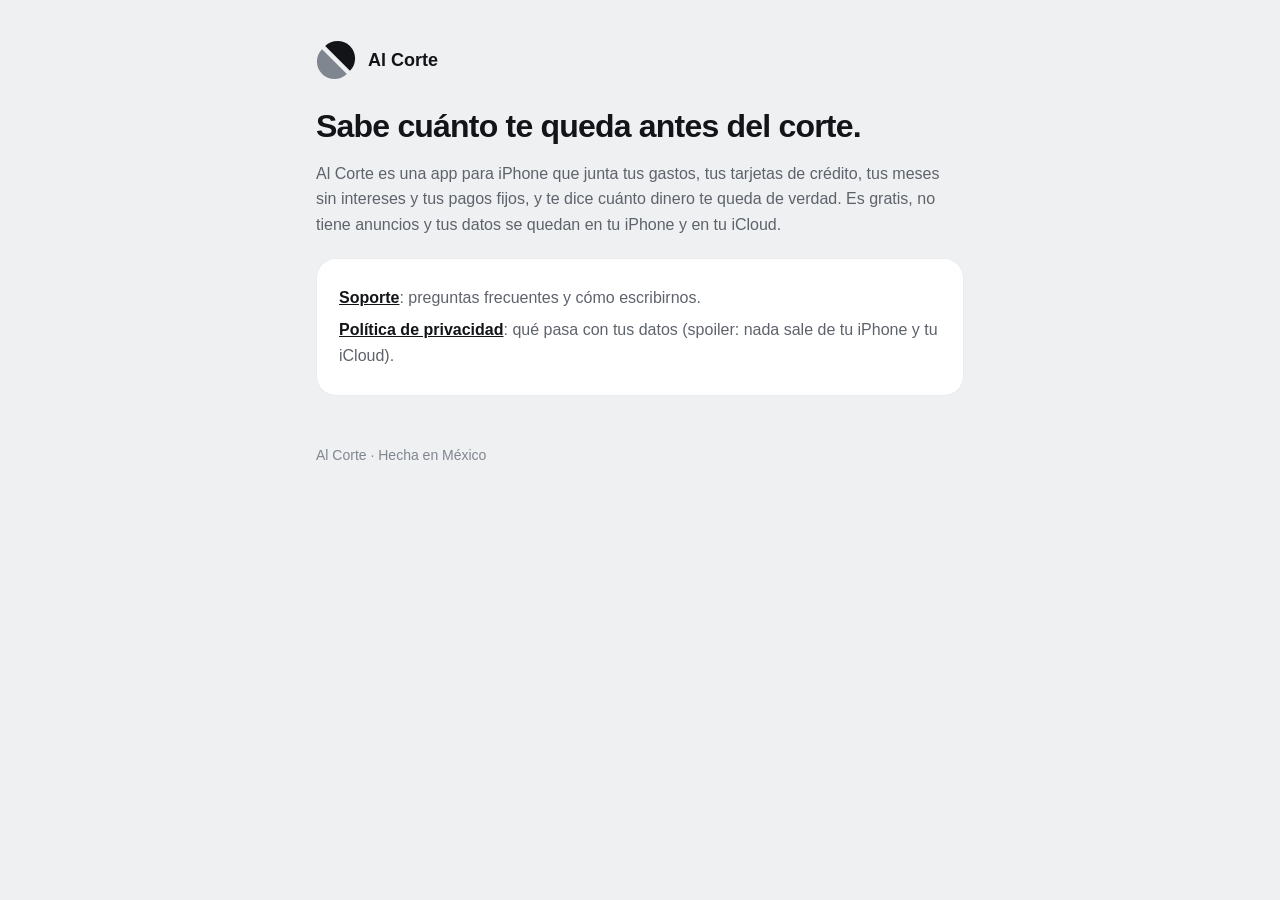
==== index.html @ b24b6699 "Páginas de Al Corte: inicio, privacidad y soporte Claude-Session: https://claude.ai/code/session_01E" ====
<!doctype html>
<html lang="es-MX">
<head>
<meta charset="utf-8">
<meta name="viewport" content="width=device-width, initial-scale=1">
<title>Al Corte</title>
<meta name="description" content="Al Corte: tus gastos, tarjetas y meses sin intereses en tu iPhone.">
<link rel="icon" href="marca.svg">
<link rel="stylesheet" href="estilo.css">
</head>
<body>
<main>
<header><img src="marca.svg" alt=""><a href="./">Al Corte</a></header>
<h1>Sabe cuánto te queda antes del corte.</h1>
<p>Al Corte es una app para iPhone que junta tus gastos, tus tarjetas de crédito, tus meses sin intereses y tus pagos fijos, y te dice cuánto dinero te queda de verdad. Es gratis, no tiene anuncios y tus datos se quedan en tu iPhone y en tu iCloud.</p>
<div class="tarjeta">
<p><a href="soporte/"><strong>Soporte</strong></a>: preguntas frecuentes y cómo escribirnos.</p>
<p><a href="privacidad/"><strong>Política de privacidad</strong></a>: qué pasa con tus datos (spoiler: nada sale de tu iPhone y tu iCloud).</p>
</div>
<footer>Al Corte · Hecha en México</footer>
</main>
</body>
</html>
---- estilo.css ----
:root{--bg:#EEF0F2;--surface:#FFFFFF;--ink:#121417;--muted:#5E636B;--faint:#80868F;--line:rgba(18,20,23,.08);--accent:#121417}
@media (prefers-color-scheme:dark){:root{--bg:#0E1013;--surface:#1B1E23;--ink:#F2F4F6;--muted:#A3A9B2;--faint:#6B717A;--line:rgba(255,255,255,.08);--accent:#F2F4F6}}
*{box-sizing:border-box}
body{margin:0;background:var(--bg);color:var(--ink);font:16px/1.6 -apple-system,BlinkMacSystemFont,"Segoe UI",Inter,sans-serif;-webkit-font-smoothing:antialiased}
main{max-width:680px;margin:0 auto;padding:40px 16px 64px}
header{display:flex;align-items:center;gap:12px;margin-bottom:28px}
header img{width:40px;height:40px}
header a{color:inherit;text-decoration:none;font-weight:700;font-size:18px}
h1{font-size:32px;line-height:1.15;letter-spacing:-.8px;margin:0 0 8px}
h2{font-size:19px;letter-spacing:-.3px;margin:32px 0 6px}
p,li{color:var(--muted)}
strong{color:var(--ink)}
a{color:var(--ink)}
.fecha{color:var(--faint);font-size:14px;margin-bottom:24px}
.tarjeta{background:var(--surface);border:1px solid var(--line);border-radius:20px;padding:20px 22px;margin:20px 0}
.tarjeta p{margin:.4em 0}
ul{padding-left:20px}
footer{margin-top:48px;color:var(--faint);font-size:14px}
footer a{color:var(--faint)}
@media (prefers-color-scheme:dark){header img{filter:invert(1)}}
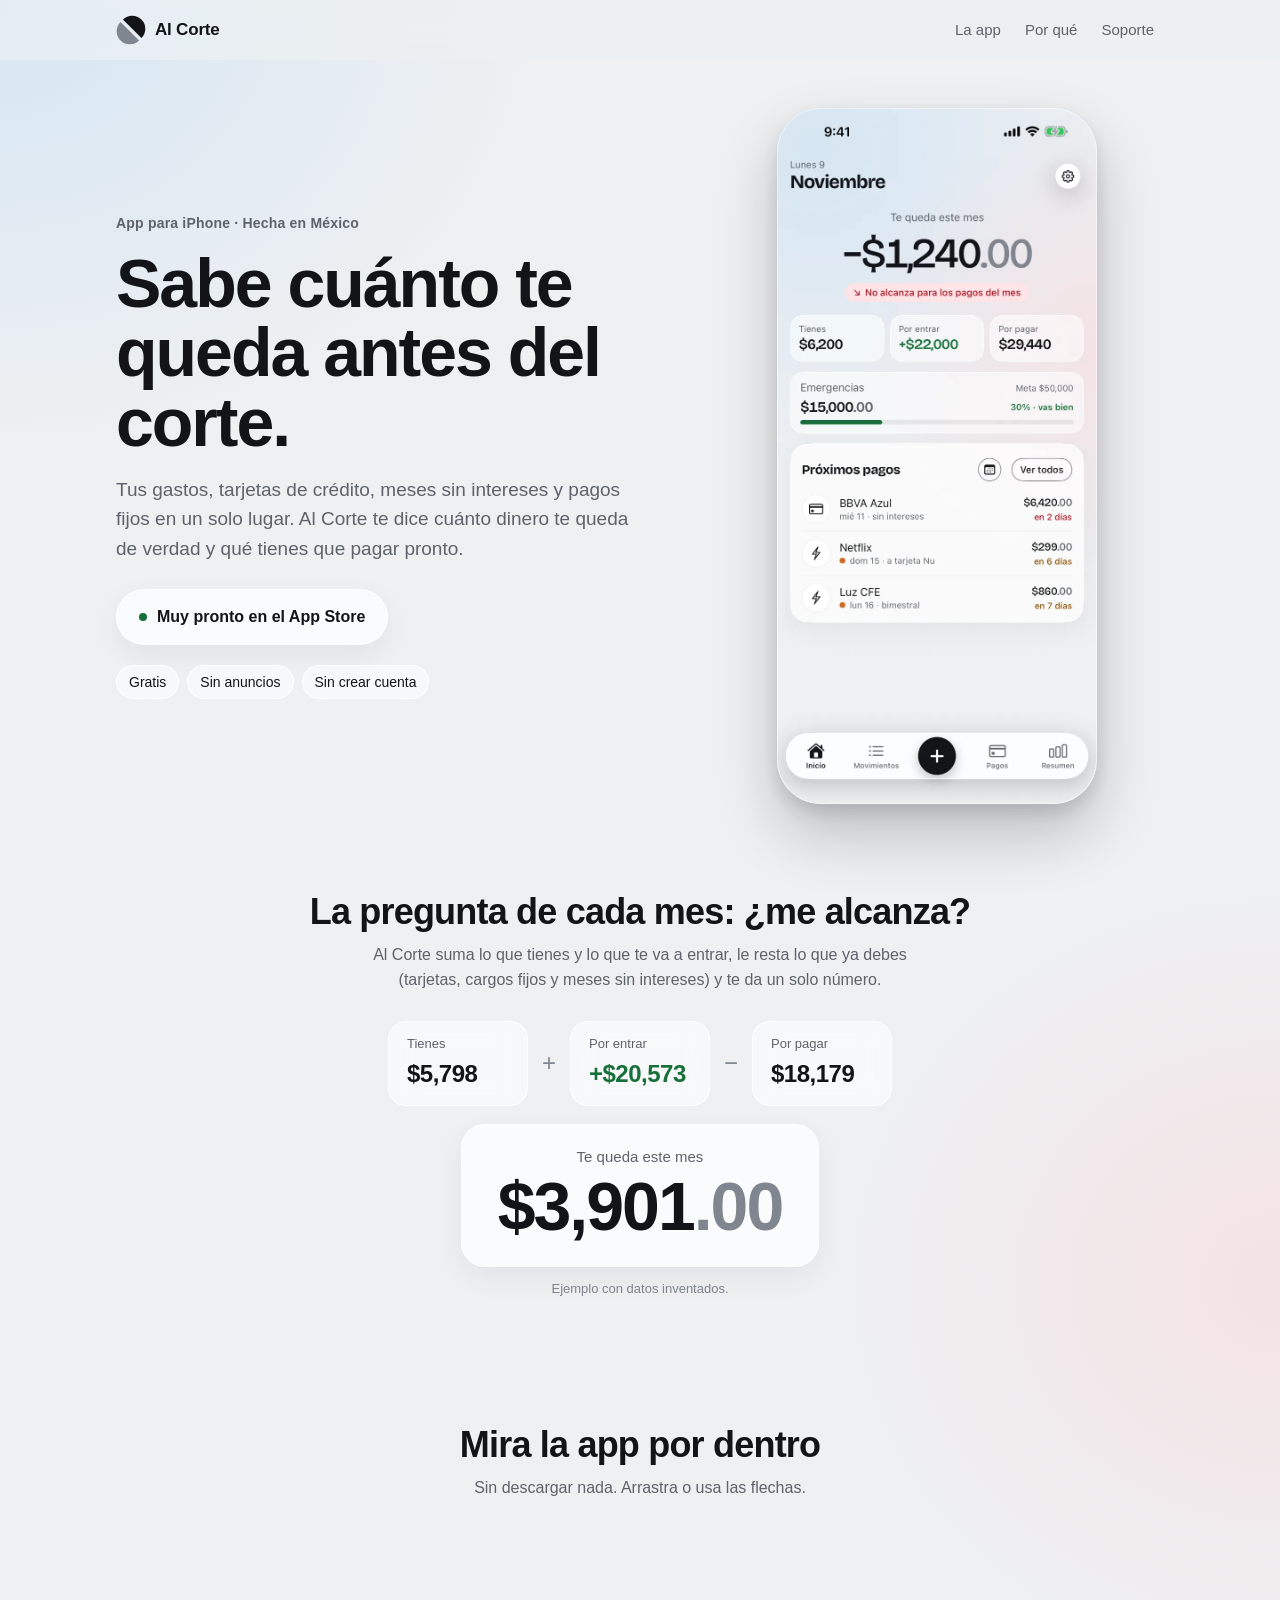
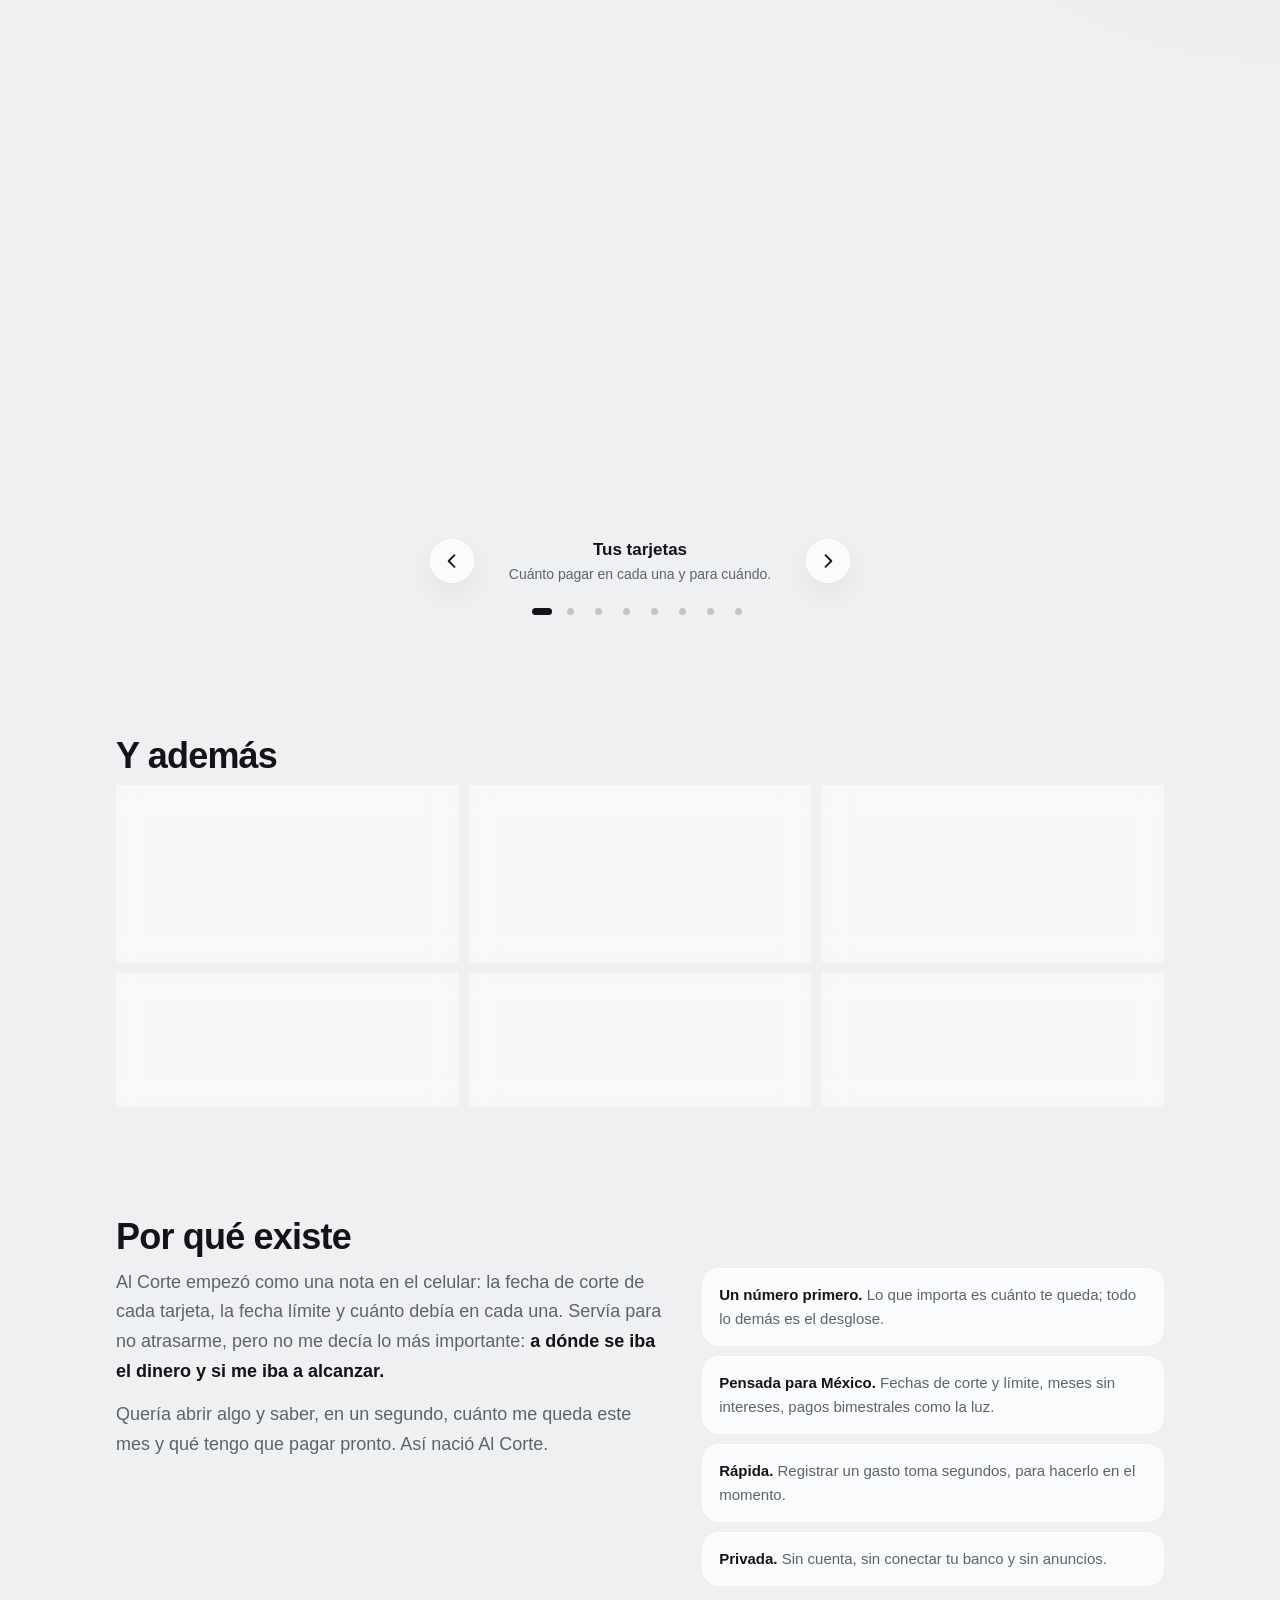
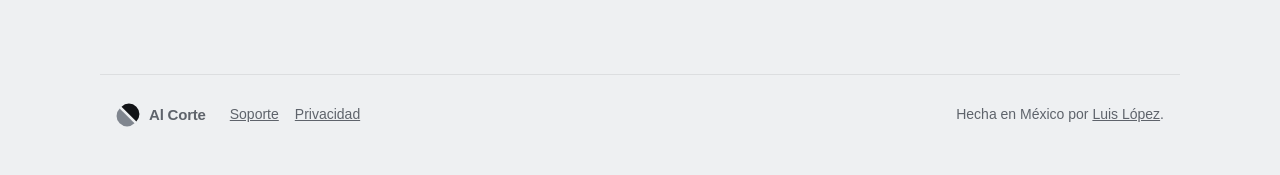
==== commit 635bf333: "Página de inicio completa: carrusel 3D, ¿me alcanza?, funciones, historia y donaciones La sección de" ====
--- a/index.html
+++ b/index.html
@@ -2,22 +2,201 @@
 <html lang="es-MX">
 <head>
 <meta charset="utf-8">
-<meta name="viewport" content="width=device-width, initial-scale=1">
-<title>Al Corte</title>
-<meta name="description" content="Al Corte: tus gastos, tarjetas y meses sin intereses en tu iPhone.">
+<meta name="viewport" content="width=device-width, initial-scale=1, viewport-fit=cover">
+<title>Al Corte · Sabe cuánto te queda antes del corte</title>
+<meta name="description" content="App para iPhone que junta tus gastos, tarjetas de crédito, meses sin intereses y pagos fijos, y te dice cuánto dinero te queda de verdad. Gratis, sin anuncios y sin crear cuenta.">
+<meta name="theme-color" content="#EEF0F2" media="(prefers-color-scheme: light)">
+<meta name="theme-color" content="#0E1013" media="(prefers-color-scheme: dark)">
+<meta property="og:type" content="website">
+<meta property="og:locale" content="es_MX">
+<meta property="og:title" content="Al Corte · Sabe cuánto te queda antes del corte">
+<meta property="og:description" content="Tus gastos, tarjetas, meses sin intereses y pagos fijos en un solo lugar. Gratis y sin anuncios.">
 <link rel="icon" href="marca.svg">
 <link rel="stylesheet" href="estilo.css">
+<link rel="stylesheet" href="inicio.css">
+<link rel="preload" as="image" href="img/inicio.webp" type="image/webp" media="(prefers-color-scheme: light)">
+<link rel="preload" as="image" href="img/inicio-oscuro.webp" type="image/webp" media="(prefers-color-scheme: dark)">
+<script>document.documentElement.classList.add("js")</script>
+<script src="inicio.js" defer></script>
 </head>
-<body>
-<main>
-<header><img src="marca.svg" alt=""><a href="./">Al Corte</a></header>
-<h1>Sabe cuánto te queda antes del corte.</h1>
-<p>Al Corte es una app para iPhone que junta tus gastos, tus tarjetas de crédito, tus meses sin intereses y tus pagos fijos, y te dice cuánto dinero te queda de verdad. Es gratis, no tiene anuncios y tus datos se quedan en tu iPhone y en tu iCloud.</p>
-<div class="tarjeta">
-<p><a href="soporte/"><strong>Soporte</strong></a>: preguntas frecuentes y cómo escribirnos.</p>
-<p><a href="privacidad/"><strong>Política de privacidad</strong></a>: qué pasa con tus datos (spoiler: nada sale de tu iPhone y tu iCloud).</p>
-</div>
-<footer>Al Corte · Hecha en México</footer>
+<body class="inicio">
+
+<header class="barra">
+  <div class="barra-dentro">
+  <a class="logo" href="./"><img src="marca.svg" alt="" width="30" height="30">Al Corte</a>
+  <nav aria-label="Secciones">
+    <a href="#app">La app</a>
+    <a href="#por-que">Por qué</a>
+    <a href="#apoya" data-solo-con-ligas hidden>Apoya</a>
+    <a href="soporte/">Soporte</a>
+  </nav>
+  </div>
+</header>
+
+<main id="contenido">
+
+  <section class="hero">
+    <div class="hero-texto">
+      <p class="ceja">App para iPhone · Hecha en México</p>
+      <h1>Sabe cuánto te queda antes del corte.</h1>
+      <p class="entrada">Tus gastos, tarjetas de crédito, meses sin intereses y pagos fijos en un solo lugar. Al Corte te dice cuánto dinero te queda de verdad y qué tienes que pagar pronto.</p>
+      <div class="acciones">
+        <span class="boton-tienda pronto">Muy pronto en el App Store</span>
+      </div>
+      <ul class="sellos" aria-label="Lo básico">
+        <li>Gratis</li>
+        <li>Sin anuncios</li>
+        <li>Sin crear cuenta</li>
+      </ul>
+    </div>
+    <div class="hero-telefono">
+      <div class="flota">
+        <div class="inclina" id="telefono">
+          <picture>
+            <source srcset="img/inicio-oscuro.webp" media="(prefers-color-scheme: dark)" width="600" height="1304">
+            <img class="pantalla" src="img/inicio.webp" width="720" height="1565" fetchpriority="high"
+                 alt="Pantalla de Inicio de Al Corte: lo que te queda este mes, lo que tienes, lo que está por entrar, lo que tienes que pagar y tus próximos pagos.">
+          </picture>
+        </div>
+      </div>
+    </div>
+  </section>
+
+  <section class="cuenta revelar" aria-labelledby="t-cuenta">
+    <h2 id="t-cuenta">La pregunta de cada mes: ¿me alcanza?</h2>
+    <p class="sub">Al Corte suma lo que tienes y lo que te va a entrar, le resta lo que ya debes (tarjetas, cargos fijos y meses sin intereses) y te da un solo número.</p>
+    <div class="ecuacion">
+      <div class="termino"><span>Tienes</span><b class="monto" data-contar="6200">$6,200</b></div>
+      <i aria-hidden="true">+</i>
+      <div class="termino"><span>Por entrar</span><b class="monto positivo" data-contar="22000" data-signo="+">+$22,000</b></div>
+      <i aria-hidden="true">−</i>
+      <div class="termino"><span>Por pagar</span><b class="monto" data-contar="19440">$19,440</b></div>
+    </div>
+    <div class="resultado">
+      <span>Te queda este mes</span>
+      <strong class="monto grande" data-contar="8760" data-centavos>$8,760<span class="centavos">.00</span></strong>
+    </div>
+    <p class="nota">Ejemplo con datos inventados.</p>
+  </section>
+
+  <section id="app" class="galeria revelar" aria-labelledby="t-app">
+    <h2 id="t-app">Mira la app por dentro</h2>
+    <p class="sub">Sin descargar nada. Arrastra o usa las flechas.</p>
+
+    <div class="carrusel" id="carrusel" role="region" aria-roledescription="carrusel" aria-label="Capturas de Al Corte" tabindex="0">
+      <ul class="pista">
+        <li class="toma" data-titulo="Tus tarjetas" data-detalle="Cuánto pagar en cada una y para cuándo.">
+          <img src="img/tarjetas.webp" width="600" height="1304" loading="lazy" alt="Pestaña Pagos con tres tarjetas: lo que falta pagar en cada una y en cuántos días vence.">
+        </li>
+        <li class="toma" data-titulo="Cada tarjeta, revisada" data-detalle="Te avisa si el banco trae algo que no registraste.">
+          <img src="img/detalle-tarjeta.webp" width="600" height="1304" loading="lazy" alt="Detalle de una tarjeta: estado de cuenta, revisión del periodo y aviso de compras que faltan por registrar.">
+        </li>
+        <li class="toma" data-titulo="Meses sin intereses" data-detalle="Cuánto te falta y cuándo terminas cada compra.">
+          <img src="img/msi.webp" width="600" height="1304" loading="lazy" alt="Lista de compras a meses sin intereses con lo que falta pagar y el mes en que terminan.">
+        </li>
+        <li class="toma" data-titulo="Calendario de pagos" data-detalle="Cortes, fechas límite, ingresos y cargos fijos.">
+          <img src="img/calendario.webp" width="600" height="1304" loading="lazy" alt="Calendario del mes con fechas límite, cortes, ingresos y cargos fijos, y la lista de lo próximo.">
+        </li>
+        <li class="toma" data-titulo="Registrar un gasto" data-detalle="Monto, categoría y listo. Toma segundos.">
+          <img src="img/registrar.webp" width="600" height="1304" loading="lazy" alt="Pantalla para registrar un gasto con teclado numérico, categorías y forma de pago.">
+        </li>
+        <li class="toma" data-titulo="Resumen del mes" data-detalle="A dónde se fue el dinero, por categoría.">
+          <img src="img/resumen.webp" width="600" height="1304" loading="lazy" alt="Resumen del mes con el gasto por categoría.">
+        </li>
+        <li class="toma" data-titulo="Ahorros" data-detalle="Apartados con meta y cuánto llevas.">
+          <img src="img/ahorros.webp" width="600" height="1304" loading="lazy" alt="Ahorros con apartados, metas y avance.">
+        </li>
+        <li class="toma" data-titulo="Modo oscuro" data-detalle="Se adapta a tu iPhone.">
+          <img src="img/inicio-oscuro.webp" width="600" height="1304" loading="lazy" alt="Pantalla de Inicio en modo oscuro.">
+        </li>
+      </ul>
+    </div>
+
+    <div class="carrusel-pie">
+      <button class="flecha" type="button" id="anterior" aria-label="Captura anterior">
+        <svg viewBox="0 0 24 24" width="20" height="20" aria-hidden="true"><path d="M15 5l-7 7 7 7" fill="none" stroke="currentColor" stroke-width="2.2" stroke-linecap="round" stroke-linejoin="round"/></svg>
+      </button>
+      <div class="leyenda" id="leyenda"><b>Tus tarjetas</b><span>Cuánto pagar en cada una y para cuándo.</span></div>
+      <button class="flecha" type="button" id="siguiente" aria-label="Captura siguiente">
+        <svg viewBox="0 0 24 24" width="20" height="20" aria-hidden="true"><path d="M9 5l7 7-7 7" fill="none" stroke="currentColor" stroke-width="2.2" stroke-linecap="round" stroke-linejoin="round"/></svg>
+      </button>
+    </div>
+    <div class="puntos" id="puntos"></div>
+  </section>
+
+  <section class="extras revelar" aria-labelledby="t-extras">
+    <h2 id="t-extras">Y además</h2>
+    <ul class="mosaicos">
+      <li style="--i:0">
+        <svg viewBox="0 0 24 24" aria-hidden="true"><path d="M7 3h7l5 5v13H7z M14 3v5h5 M10 13h6 M10 17h6" fill="none" stroke="currentColor" stroke-width="1.8" stroke-linejoin="round" stroke-linecap="round"/></svg>
+        <b>Lee tu estado de cuenta</b>
+        <span>Elige el PDF que te manda el banco y la app llena los datos. Lo que no pueda leer lo capturas a mano.</span>
+      </li>
+      <li style="--i:1">
+        <svg viewBox="0 0 24 24" aria-hidden="true"><path d="M6 16V11a6 6 0 0112 0v5l1.5 2h-15z M10 20.5a2 2 0 004 0" fill="none" stroke="currentColor" stroke-width="1.8" stroke-linejoin="round" stroke-linecap="round"/></svg>
+        <b>Te avisa antes de pagar</b>
+        <span>Recordatorios antes de cada fecha límite y cada cargo fijo.</span>
+      </li>
+      <li style="--i:2">
+        <svg viewBox="0 0 24 24" aria-hidden="true"><path d="M12 3l7 3v6c0 4.5-3 7.5-7 9-4-1.5-7-4.5-7-9V6z M9 12l2 2 4-4" fill="none" stroke="currentColor" stroke-width="1.8" stroke-linejoin="round" stroke-linecap="round"/></svg>
+        <b>Tus datos son tuyos</b>
+        <span>No conecta tu banco ni te pide cuenta. Todo vive en tu iPhone y en tu iCloud.</span>
+      </li>
+      <li style="--i:3">
+        <svg viewBox="0 0 24 24" aria-hidden="true"><path d="M7 4H5a1 1 0 00-1 1v2 M17 4h2a1 1 0 011 1v2 M7 20H5a1 1 0 01-1-1v-2 M17 20h2a1 1 0 001-1v-2 M9 9v1 M15 9v1 M12 9v4h-1 M9.5 16a4 4 0 005 0" fill="none" stroke="currentColor" stroke-width="1.8" stroke-linejoin="round" stroke-linecap="round"/></svg>
+        <b>Bloqueo con Face ID</b>
+        <span>Si quieres, nadie más abre la app.</span>
+      </li>
+      <li style="--i:4">
+        <svg viewBox="0 0 24 24" aria-hidden="true"><path d="M7 18a4.5 4.5 0 01-.6-8.96A6 6 0 0118 9.5a4.25 4.25 0 01-.5 8.5z" fill="none" stroke="currentColor" stroke-width="1.8" stroke-linejoin="round"/></svg>
+        <b>Respaldo en tu iCloud</b>
+        <span>Si cambias de iPhone, tus datos te siguen.</span>
+      </li>
+      <li style="--i:5">
+        <svg viewBox="0 0 24 24" aria-hidden="true"><circle cx="12" cy="12" r="8.5" fill="none" stroke="currentColor" stroke-width="1.8"/><path d="M6 18L18 6" fill="none" stroke="currentColor" stroke-width="1.8" stroke-linecap="round"/></svg>
+        <b>Sin anuncios</b>
+        <span>Ni anuncios, ni rastreo, ni funciones de pago.</span>
+      </li>
+    </ul>
+  </section>
+
+  <section id="por-que" class="historia revelar" aria-labelledby="t-historia">
+    <h2 id="t-historia">Por qué existe</h2>
+    <div class="historia-cuerpo">
+      <div class="historia-texto">
+        <p>Al Corte empezó como una nota en el celular: la fecha de corte de cada tarjeta, la fecha límite y cuánto debía en cada una. Servía para no atrasarme, pero no me decía lo más importante: <strong>a dónde se iba el dinero y si me iba a alcanzar.</strong></p>
+        <p>Quería abrir algo y saber, en un segundo, cuánto me queda este mes y qué tengo que pagar pronto. Así nació Al Corte.</p>
+      </div>
+      <ul class="principios">
+        <li><b>Un número primero.</b> Lo que importa es cuánto te queda; todo lo demás es el desglose.</li>
+        <li><b>Pensada para México.</b> Fechas de corte y límite, meses sin intereses, pagos bimestrales como la luz.</li>
+        <li><b>Rápida.</b> Registrar un gasto toma segundos, para hacerlo en el momento.</li>
+        <li><b>Privada.</b> Sin cuenta, sin conectar tu banco y sin anuncios.</li>
+      </ul>
+    </div>
+  </section>
+
+  <section id="apoya" class="apoya revelar" aria-labelledby="t-apoya" data-solo-con-ligas hidden>
+    <div class="apoya-caja">
+      <svg class="corazon" viewBox="0 0 24 24" aria-hidden="true"><path d="M12 20.5s-7.5-4.6-9.2-9.4C1.7 7.9 3.8 4.5 7.2 4.5c2 0 3.6 1.1 4.8 2.8 1.2-1.7 2.8-2.8 4.8-2.8 3.4 0 5.5 3.4 4.4 6.6-1.7 4.8-9.2 9.4-9.2 9.4z" fill="currentColor"/></svg>
+      <h2 id="t-apoya">¿Te sirve Al Corte?</h2>
+      <p>Es gratis y sin anuncios. Si te ayuda a llegar mejor al corte, puedes invitarme algo para seguir mejorándola.</p>
+      <div class="montos">
+        <a class="donar" href="" data-liga target="_blank" rel="noopener"><b>$19</b><span>Un café</span></a>
+        <a class="donar destacado" href="" data-liga target="_blank" rel="noopener"><b>$49</b><span>Una comida</span></a>
+        <a class="donar" href="" data-liga target="_blank" rel="noopener"><b>$99</b><span>Gran apoyo</span></a>
+      </div>
+      <p class="letra-chica">El pago se hace en Mercado Pago: con tarjeta, saldo de Mercado Pago o en efectivo en OXXO. Es una aportación voluntaria y no desbloquea nada en la app.</p>
+    </div>
+  </section>
+
 </main>
+
+<footer class="pie">
+  <a class="logo" href="./"><img src="marca.svg" alt="" width="24" height="24">Al Corte</a>
+  <nav aria-label="Ayuda"><a href="soporte/">Soporte</a><a href="privacidad/">Privacidad</a></nav>
+  <p>Hecha en México por <a href="https://luislpz.xyz">Luis López</a>.</p>
+</footer>
+
 </body>
 </html>
--- a/inicio.css
+++ b/inicio.css
@@ -0,0 +1,191 @@
+/* Página de inicio de Al Corte. Usa los colores de la app (docs/diseno/tokens.json en ControlGastos). */
+:root{
+  --tinte-azul:#D6E6F3;--tinte-rosa:#F4E2E5;
+  --cristal:rgba(255,255,255,.55);--cristal-fuerte:rgba(255,255,255,.72);--canto:rgba(255,255,255,.9);
+  --positivo:#17703A;--negativo:#B0101F;--foco:#2F6FEB;
+  --sobre-acento:#FFFFFF;
+  --sombra-panel:0 10px 30px rgba(20,24,30,.06);
+  --sombra-tel:0 30px 60px rgba(18,20,23,.22),0 8px 18px rgba(18,20,23,.12);
+  --curva:cubic-bezier(.2,.8,.2,1);
+}
+@media (prefers-color-scheme:dark){:root{
+  --tinte-azul:#18242F;--tinte-rosa:#2A1C20;
+  --cristal:rgba(255,255,255,.06);--cristal-fuerte:rgba(255,255,255,.10);--canto:rgba(255,255,255,.12);
+  --positivo:#7FE0A4;--negativo:#FF8A93;--foco:#7AA7FF;
+  --sobre-acento:#121417;
+  --sombra-panel:0 10px 30px rgba(0,0,0,.4);
+  --sombra-tel:0 30px 60px rgba(0,0,0,.55),0 8px 18px rgba(0,0,0,.4);
+}}
+
+html{scroll-behavior:smooth}
+body.inicio{
+  background:
+    radial-gradient(60vmax 50vmax at 0% 0%,var(--tinte-azul),transparent 70%),
+    radial-gradient(50vmax 45vmax at 100% 38%,var(--tinte-rosa),transparent 70%),
+    var(--bg);
+  background-repeat:no-repeat;
+  overflow-x:hidden;
+}
+@supports (overflow:clip){body.inicio{overflow-x:clip}}
+.inicio main{max-width:1080px;padding:0 16px 32px}
+.inicio h2{font-size:clamp(26px,4vw,36px);line-height:1.12;letter-spacing:-.8px;margin:0 0 10px;color:var(--ink)}
+.inicio .sub{max-width:560px;margin:0 0 28px}
+.inicio section{padding:56px 0}
+:focus-visible{outline:2px solid var(--foco);outline-offset:3px;border-radius:8px}
+
+/* ---------- Barra ---------- */
+.barra{position:sticky;top:0;z-index:50;display:block;margin:0;
+  background:color-mix(in srgb,var(--bg) 72%,transparent);-webkit-backdrop-filter:saturate(1.4) blur(18px);backdrop-filter:saturate(1.4) blur(18px)}
+.barra-dentro{max-width:1080px;margin:0 auto;padding:12px 16px;padding-left:max(16px,env(safe-area-inset-left));padding-right:max(16px,env(safe-area-inset-right));display:flex;align-items:center;gap:12px}
+.barra::after{content:"";position:absolute;inset:auto 0 0 0;height:1px;background:var(--line);opacity:0;transition:opacity .3s}
+.barra.con-borde::after{opacity:1}
+.logo{display:flex;align-items:center;gap:9px;color:var(--ink);text-decoration:none;font-weight:700;font-size:17px;letter-spacing:-.2px}
+.barra .logo img{width:30px;height:30px}
+.barra nav{margin-left:auto;display:flex;gap:4px}
+.barra nav a{color:var(--muted);text-decoration:none;font-size:15px;font-weight:500;padding:6px 10px;border-radius:999px;transition:background .2s,color .2s}
+.barra nav a:hover{color:var(--ink);background:var(--cristal-fuerte)}
+@media (max-width:560px){.barra nav a[href="#app"],.barra nav a[href="#por-que"]{display:none}}
+
+/* ---------- Encabezado ---------- */
+.hero{display:grid;grid-template-columns:1.1fr .9fr;align-items:center;gap:40px;padding:48px 0 32px !important}
+.ceja{font-size:14px;font-weight:600;letter-spacing:.2px;color:var(--muted);margin:0 0 14px}
+.hero h1{font-size:clamp(40px,6.4vw,68px);line-height:1.02;letter-spacing:-2px;margin:0 0 18px;color:var(--ink)}
+.entrada{font-size:clamp(17px,1.8vw,19px);line-height:1.55;max-width:520px;margin:0 0 26px}
+.acciones{display:flex;flex-wrap:wrap;gap:12px;align-items:center;margin-bottom:20px}
+.boton-tienda{display:inline-flex;align-items:center;gap:10px;background:var(--accent);color:var(--sobre-acento);font-weight:600;font-size:16px;padding:14px 22px;border-radius:999px;text-decoration:none;box-shadow:0 6px 16px rgba(18,20,23,.2)}
+.boton-tienda.pronto{background:var(--cristal-fuerte);color:var(--ink);border:1px solid var(--canto);box-shadow:var(--sombra-panel);cursor:default}
+.boton-tienda.pronto::before{content:"";width:8px;height:8px;border-radius:50%;background:var(--positivo);box-shadow:0 0 0 0 var(--positivo);animation:latido 2.4s infinite}
+@keyframes latido{0%{box-shadow:0 0 0 0 color-mix(in srgb,var(--positivo) 55%,transparent)}70%,100%{box-shadow:0 0 0 9px transparent}}
+.sellos{list-style:none;padding:0;margin:0;display:flex;flex-wrap:wrap;gap:8px}
+.sellos li{font-size:14px;color:var(--ink);background:var(--cristal);border:1px solid var(--canto);padding:5px 12px;border-radius:999px;-webkit-backdrop-filter:blur(12px);backdrop-filter:blur(12px)}
+
+.hero-telefono{display:flex;justify-content:center;perspective:1200px}
+.flota{animation:flotar 6s ease-in-out infinite}
+@keyframes flotar{0%,100%{transform:translateY(0)}50%{transform:translateY(-14px)}}
+.inclina{transform-style:preserve-3d;transition:transform .5s var(--curva);will-change:transform}
+.pantalla{display:block;width:clamp(230px,28vw,320px);height:auto;border-radius:clamp(30px,3.8vw,44px);box-shadow:var(--sombra-tel);
+  outline:1px solid rgba(255,255,255,.5);outline-offset:-1px}
+
+@media (max-width:820px){
+  .hero{grid-template-columns:1fr;text-align:left;gap:36px;padding-top:24px !important}
+  .hero-telefono{order:2}
+}
+
+/* ---------- ¿Me alcanza? ---------- */
+.cuenta{text-align:center}
+.cuenta .sub{margin-left:auto;margin-right:auto}
+.ecuacion{display:flex;justify-content:center;align-items:center;flex-wrap:wrap;gap:10px 14px;margin:8px auto 18px}
+.ecuacion i{font-style:normal;font-size:24px;color:var(--faint);font-weight:300}
+.termino{background:var(--cristal);border:1px solid var(--canto);border-radius:18px;padding:12px 18px;min-width:140px;text-align:left;-webkit-backdrop-filter:blur(14px);backdrop-filter:blur(14px)}
+.termino span{display:block;font-size:13px;color:var(--muted)}
+.monto{font-variant-numeric:tabular-nums;font-size:24px;letter-spacing:-.5px;color:var(--ink)}
+.monto.positivo{color:var(--positivo)}
+.resultado{display:inline-flex;flex-direction:column;align-items:center;background:var(--cristal-fuerte);border:1px solid var(--canto);border-radius:24px;padding:20px 36px 22px;box-shadow:var(--sombra-panel);-webkit-backdrop-filter:blur(18px);backdrop-filter:blur(18px)}
+.resultado>span{font-size:15px;color:var(--muted)}
+.monto.grande{font-size:clamp(44px,8vw,68px);font-weight:700;letter-spacing:-2px;line-height:1.1}
+.centavos{color:var(--faint)}
+.nota{font-size:13px;color:var(--faint);margin-top:12px}
+@media (max-width:560px){
+  .ecuacion{flex-direction:column;gap:6px}
+  .ecuacion i{line-height:1}
+  .termino{width:100%;max-width:300px;display:flex;justify-content:space-between;align-items:baseline}
+  .termino span{display:inline}
+}
+
+/* ---------- Carrusel ---------- */
+.galeria{text-align:center}
+.galeria .sub{margin-left:auto;margin-right:auto}
+.carrusel{--ancho:clamp(170px,44vw,250px);position:relative;outline:none}
+.pista{list-style:none;margin:0;padding:0}
+.toma img{display:block;width:100%;height:auto;border-radius:calc(var(--ancho) * .14);box-shadow:var(--sombra-tel);user-select:none;-webkit-user-drag:none;pointer-events:none}
+
+/* Sin JavaScript: una tira que se desliza de lado */
+html:not(.js) .pista{display:flex;gap:16px;overflow-x:auto;scroll-snap-type:x mandatory;padding:10px 16px 24px}
+html:not(.js) .toma{flex:0 0 var(--ancho);scroll-snap-align:center}
+html:not(.js) .carrusel-pie,html:not(.js) .puntos{display:none}
+
+/* Con JavaScript: carrusel 3D */
+.js .carrusel{height:calc(var(--ancho) * 2.173 + 60px);perspective:1400px;overflow:hidden;cursor:grab;touch-action:pan-y;
+  -webkit-mask-image:linear-gradient(90deg,transparent 0,#000 12%,#000 88%,transparent 100%);mask-image:linear-gradient(90deg,transparent 0,#000 12%,#000 88%,transparent 100%)}
+.js .carrusel.arrastrando{cursor:grabbing}
+.js .pista{position:absolute;inset:0;transform-style:preserve-3d}
+.js .toma{position:absolute;top:20px;left:50%;width:var(--ancho);margin-left:calc(var(--ancho) / -2);
+  transition:transform .75s var(--curva),opacity .75s var(--curva),filter .75s var(--curva);will-change:transform;cursor:pointer}
+.js .toma.actual{cursor:grab}
+
+.carrusel-pie{display:flex;align-items:center;justify-content:center;gap:16px;margin-top:4px}
+.flecha{flex:none;width:44px;height:44px;border-radius:50%;border:1px solid var(--canto);background:var(--cristal-fuerte);color:var(--ink);display:grid;place-items:center;cursor:pointer;box-shadow:var(--sombra-panel);transition:transform .2s var(--curva)}
+.flecha:hover{transform:scale(1.07)}
+.flecha:active{transform:scale(.95)}
+.leyenda{min-width:0;width:300px;max-width:60vw;transition:opacity .25s,transform .25s}
+.leyenda.cambiando{opacity:0;transform:translateY(6px)}
+.leyenda b{display:block;font-size:17px;color:var(--ink)}
+.leyenda span{display:block;font-size:14px;color:var(--muted)}
+.puntos{display:flex;justify-content:center;gap:4px;margin-top:14px}
+.puntos button{width:24px;height:24px;padding:0;border:0;background:none;cursor:pointer;display:grid;place-items:center}
+.puntos button::before{content:"";width:7px;height:7px;border-radius:4px;background:var(--line);background:color-mix(in srgb,var(--ink) 20%,transparent);transition:width .3s var(--curva),background .3s}
+.puntos button[aria-current="true"]::before{width:20px;background:var(--ink)}
+
+/* ---------- Y además ---------- */
+.mosaicos{list-style:none;padding:0;margin:0;display:grid;grid-template-columns:repeat(3,1fr);gap:12px}
+.mosaicos li{background:var(--cristal);border:1px solid var(--canto);border-radius:18px;padding:18px;-webkit-backdrop-filter:blur(14px);backdrop-filter:blur(14px)}
+.mosaicos svg{width:26px;height:26px;color:var(--ink);margin-bottom:10px}
+.mosaicos b{display:block;color:var(--ink);font-size:16px;margin-bottom:3px}
+.mosaicos span{display:block;color:var(--muted);font-size:14.5px;line-height:1.5}
+@media (max-width:820px){.mosaicos{grid-template-columns:1fr 1fr}}
+@media (max-width:520px){.mosaicos{grid-template-columns:1fr}}
+
+/* ---------- Por qué existe ---------- */
+.historia-cuerpo{display:grid;grid-template-columns:1.2fr 1fr;gap:32px;align-items:start}
+.historia-texto p{font-size:18px;line-height:1.65;margin:0 0 14px}
+.principios{list-style:none;padding:0;margin:0;display:grid;gap:10px}
+.principios li{background:var(--cristal-fuerte);border:1px solid var(--canto);border-radius:18px;padding:14px 16px;font-size:15px}
+.principios b{color:var(--ink)}
+@media (max-width:820px){.historia-cuerpo{grid-template-columns:1fr}}
+
+/* ---------- Apoya ---------- */
+.apoya-caja{background:#121417;color:#F2F4F6;border-radius:28px;padding:44px 24px;text-align:center;position:relative;overflow:hidden}
+@media (prefers-color-scheme:dark){.apoya-caja{background:#1B1E23;border:1px solid rgba(255,255,255,.08)}}
+.apoya-caja::before{content:"";position:absolute;inset:-40% -10% auto;height:120%;background:radial-gradient(closest-side,rgba(255,138,147,.18),transparent);pointer-events:none}
+.apoya-caja h2{color:#F2F4F6}
+.apoya-caja p{color:#A3A9B2;max-width:520px;margin:0 auto 22px}
+.corazon{width:34px;height:34px;color:#FF8A93;margin-bottom:8px;animation:palpita 1.8s ease-in-out infinite}
+@keyframes palpita{0%,100%{transform:scale(1)}12%{transform:scale(1.14)}24%{transform:scale(1)}36%{transform:scale(1.1)}}
+.montos{display:flex;justify-content:center;gap:12px;flex-wrap:wrap;margin-bottom:20px;position:relative}
+.donar{position:relative;flex:0 1 150px;display:flex;flex-direction:column;align-items:center;gap:2px;padding:16px 10px;border-radius:18px;text-decoration:none;
+  background:rgba(255,255,255,.06);border:1px solid rgba(255,255,255,.12);color:#F2F4F6;transition:transform .25s var(--curva),box-shadow .25s,background .25s}
+.donar b{font-size:26px;letter-spacing:-.5px}
+.donar span{font-size:14px;color:#A3A9B2}
+.donar:hover{transform:translateY(-4px);box-shadow:0 12px 24px rgba(0,0,0,.35);background:rgba(255,255,255,.1)}
+.donar.destacado{background:#F2F4F6;color:#121417;border-color:#F2F4F6}
+.donar.destacado span{color:#5E636B}
+.donar.destacado:hover{background:#fff}
+.donar .chispa{position:absolute;left:50%;top:6px;color:#FF8A93;font-size:20px;pointer-events:none;animation:sube-corazon .9s ease-out forwards}
+@keyframes sube-corazon{from{transform:translate(-50%,0) scale(.5);opacity:1}to{transform:translate(calc(-50% + var(--dx,0px)),-46px) scale(1.4);opacity:0}}
+.letra-chica{font-size:13px !important;color:#80868F !important;margin-bottom:0 !important}
+
+/* ---------- Pie ---------- */
+.pie{max-width:1080px;margin:0 auto;padding:28px 16px 48px;display:flex;flex-wrap:wrap;align-items:center;gap:12px 24px;border-top:1px solid var(--line);color:var(--faint);font-size:14px}
+.pie .logo{font-size:15px}
+.pie nav{display:flex;gap:16px}
+.pie a{color:var(--muted)}
+.pie p{margin:0 0 0 auto}
+@media (max-width:560px){.pie p{margin:0;width:100%}}
+@media (prefers-color-scheme:dark){.barra .logo img,.pie .logo img{filter:invert(1)}}
+
+/* ---------- Aparecer al hacer scroll ---------- */
+.js .revelar{opacity:0;transform:translateY(32px);transition:opacity .9s var(--curva),transform .9s var(--curva)}
+.js .revelar.visible{opacity:1;transform:none}
+.js .revelar .mosaicos li{opacity:0;transform:translateY(18px);transition:opacity .6s var(--curva),transform .6s var(--curva);transition-delay:calc(var(--i) * 70ms + 150ms)}
+.js .revelar.visible .mosaicos li{opacity:1;transform:none}
+
+/* ---------- Reducir movimiento ---------- */
+@media (prefers-reduced-motion:reduce){
+  html{scroll-behavior:auto}
+  .flota,.corazon,.boton-tienda.pronto::before{animation:none}
+  .inclina{transform:none !important}
+  .js .revelar,.js .revelar .mosaicos li{opacity:1;transform:none;transition:none}
+  .js .toma{transition:none}
+  .leyenda{transition:none}
+  .donar .chispa{display:none}
+}
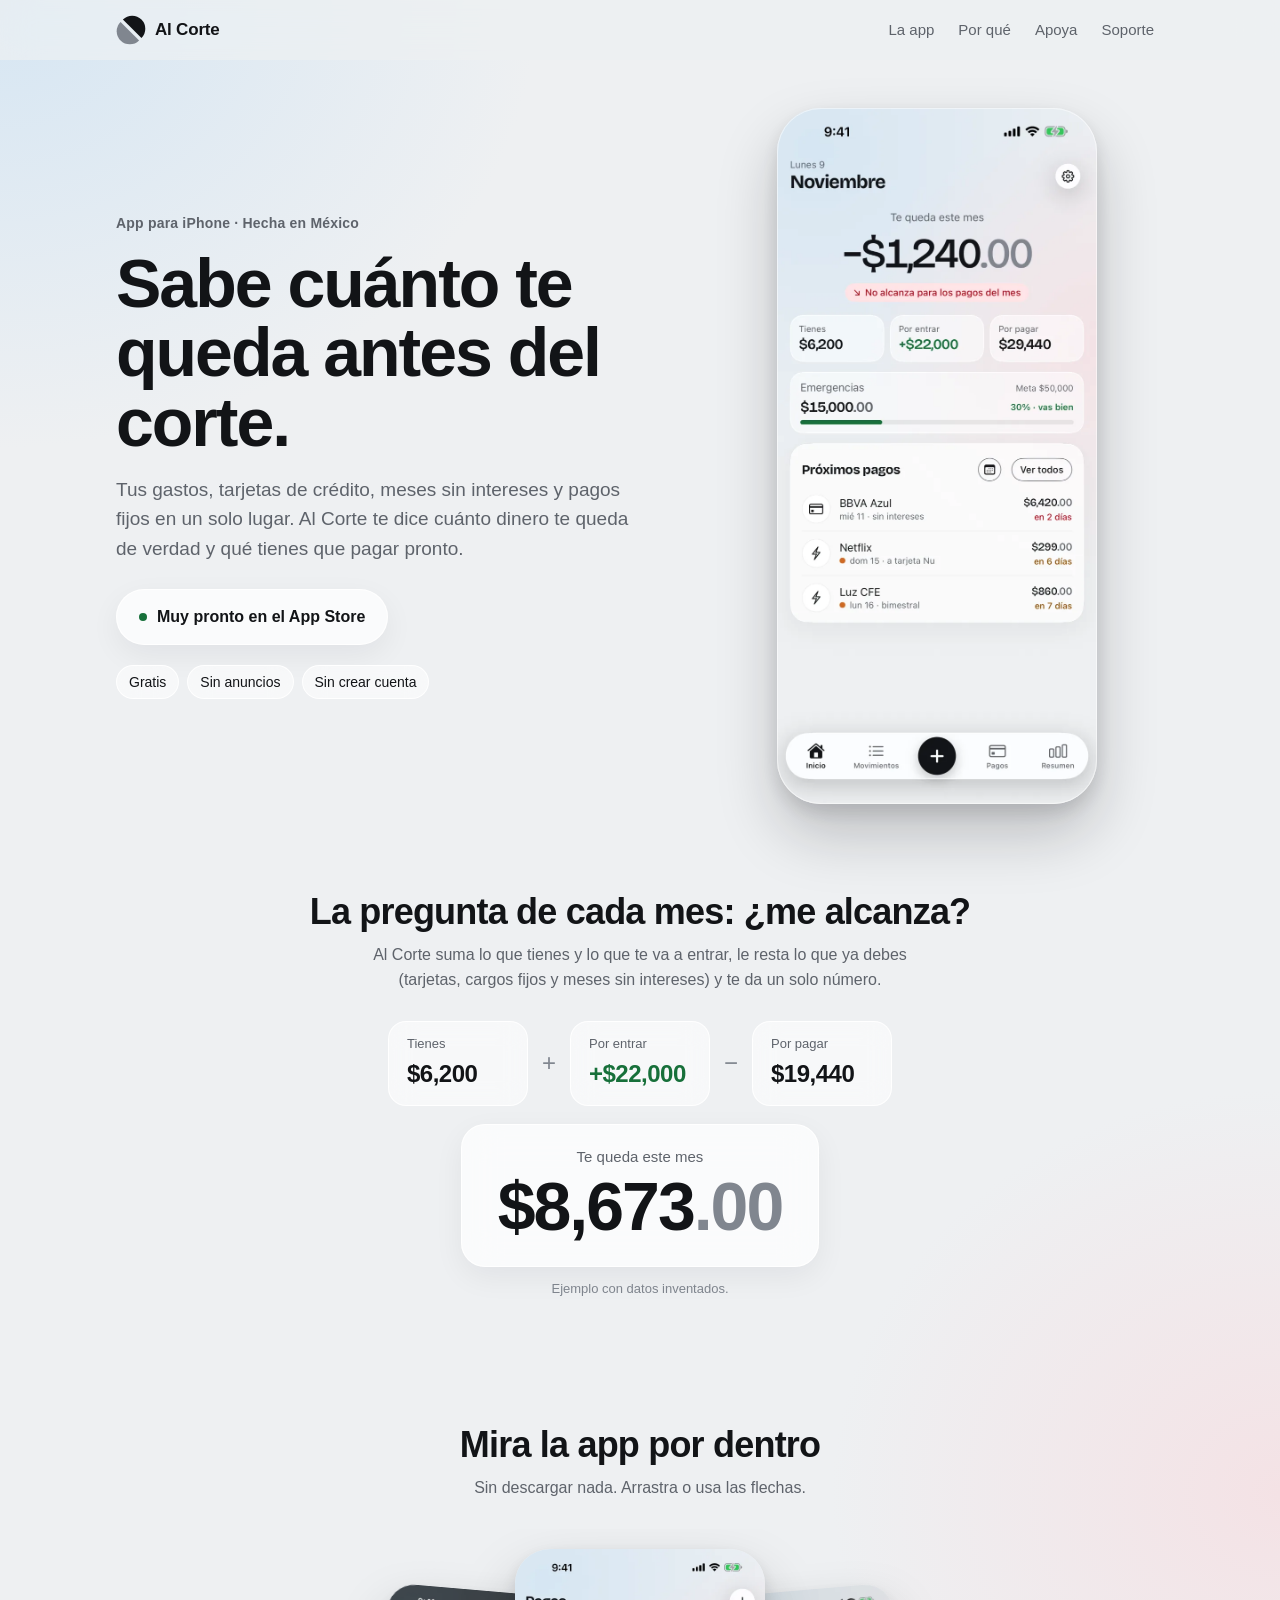
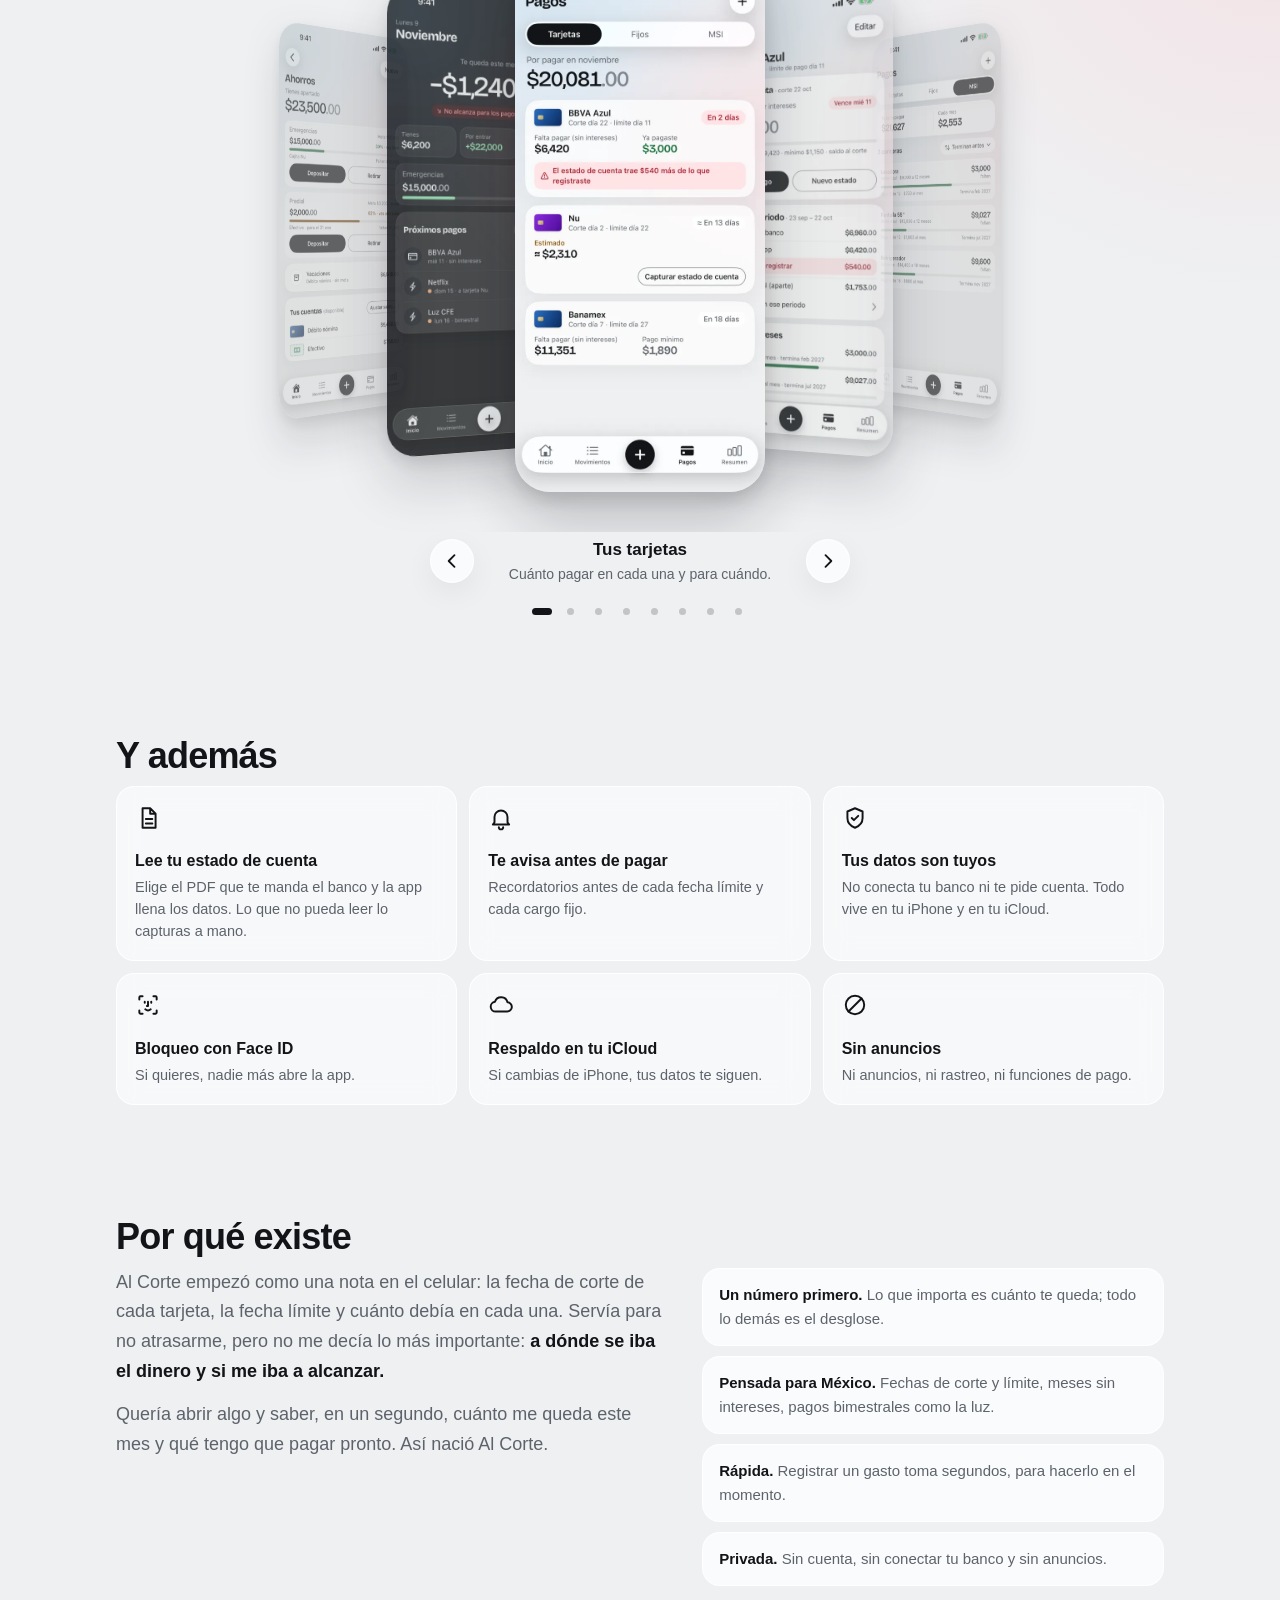
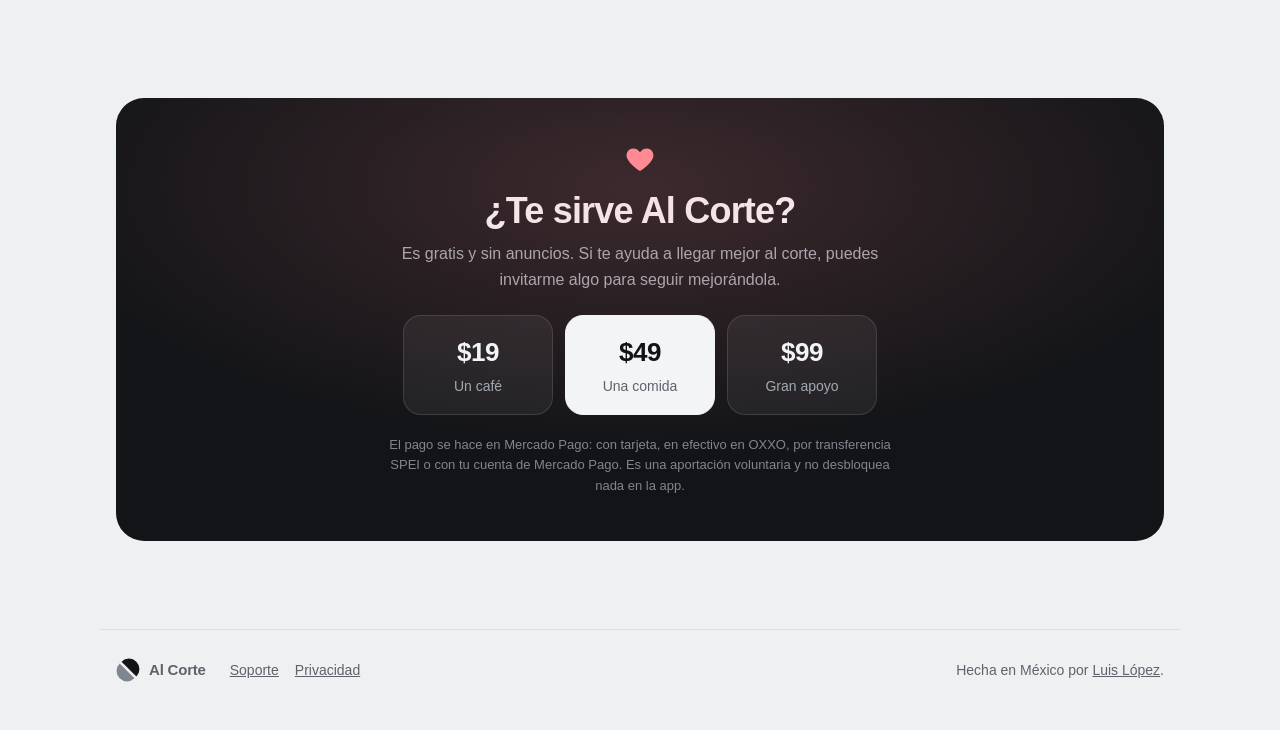
==== commit eae29b56: "Donaciones con las ligas de Mercado Pago ($19, $49 y $99) La sección de apoyo ya se muestra siempre;" ====
--- a/index.html
+++ b/index.html
@@ -27,7 +27,7 @@
   <nav aria-label="Secciones">
     <a href="#app">La app</a>
     <a href="#por-que">Por qué</a>
-    <a href="#apoya" data-solo-con-ligas hidden>Apoya</a>
+    <a href="#apoya">Apoya</a>
     <a href="soporte/">Soporte</a>
   </nav>
   </div>
@@ -176,17 +176,17 @@
     </div>
   </section>
 
-  <section id="apoya" class="apoya revelar" aria-labelledby="t-apoya" data-solo-con-ligas hidden>
+  <section id="apoya" class="apoya revelar" aria-labelledby="t-apoya">
     <div class="apoya-caja">
       <svg class="corazon" viewBox="0 0 24 24" aria-hidden="true"><path d="M12 20.5s-7.5-4.6-9.2-9.4C1.7 7.9 3.8 4.5 7.2 4.5c2 0 3.6 1.1 4.8 2.8 1.2-1.7 2.8-2.8 4.8-2.8 3.4 0 5.5 3.4 4.4 6.6-1.7 4.8-9.2 9.4-9.2 9.4z" fill="currentColor"/></svg>
       <h2 id="t-apoya">¿Te sirve Al Corte?</h2>
       <p>Es gratis y sin anuncios. Si te ayuda a llegar mejor al corte, puedes invitarme algo para seguir mejorándola.</p>
       <div class="montos">
-        <a class="donar" href="" data-liga target="_blank" rel="noopener"><b>$19</b><span>Un café</span></a>
-        <a class="donar destacado" href="" data-liga target="_blank" rel="noopener"><b>$49</b><span>Una comida</span></a>
-        <a class="donar" href="" data-liga target="_blank" rel="noopener"><b>$99</b><span>Gran apoyo</span></a>
-      </div>
-      <p class="letra-chica">El pago se hace en Mercado Pago: con tarjeta, saldo de Mercado Pago o en efectivo en OXXO. Es una aportación voluntaria y no desbloquea nada en la app.</p>
+        <a class="donar" href="https://mpago.la/24fGsZq" data-liga target="_blank" rel="noopener"><b>$19</b><span>Un café</span></a>
+        <a class="donar destacado" href="https://mpago.la/1JMsMLo" data-liga target="_blank" rel="noopener"><b>$49</b><span>Una comida</span></a>
+        <a class="donar" href="https://mpago.la/2PEcxmM" data-liga target="_blank" rel="noopener"><b>$99</b><span>Gran apoyo</span></a>
+      </div>
+      <p class="letra-chica">El pago se hace en Mercado Pago: con tarjeta, en efectivo en OXXO, por transferencia SPEI o con tu cuenta de Mercado Pago. Es una aportación voluntaria y no desbloquea nada en la app.</p>
     </div>
   </section>
 
